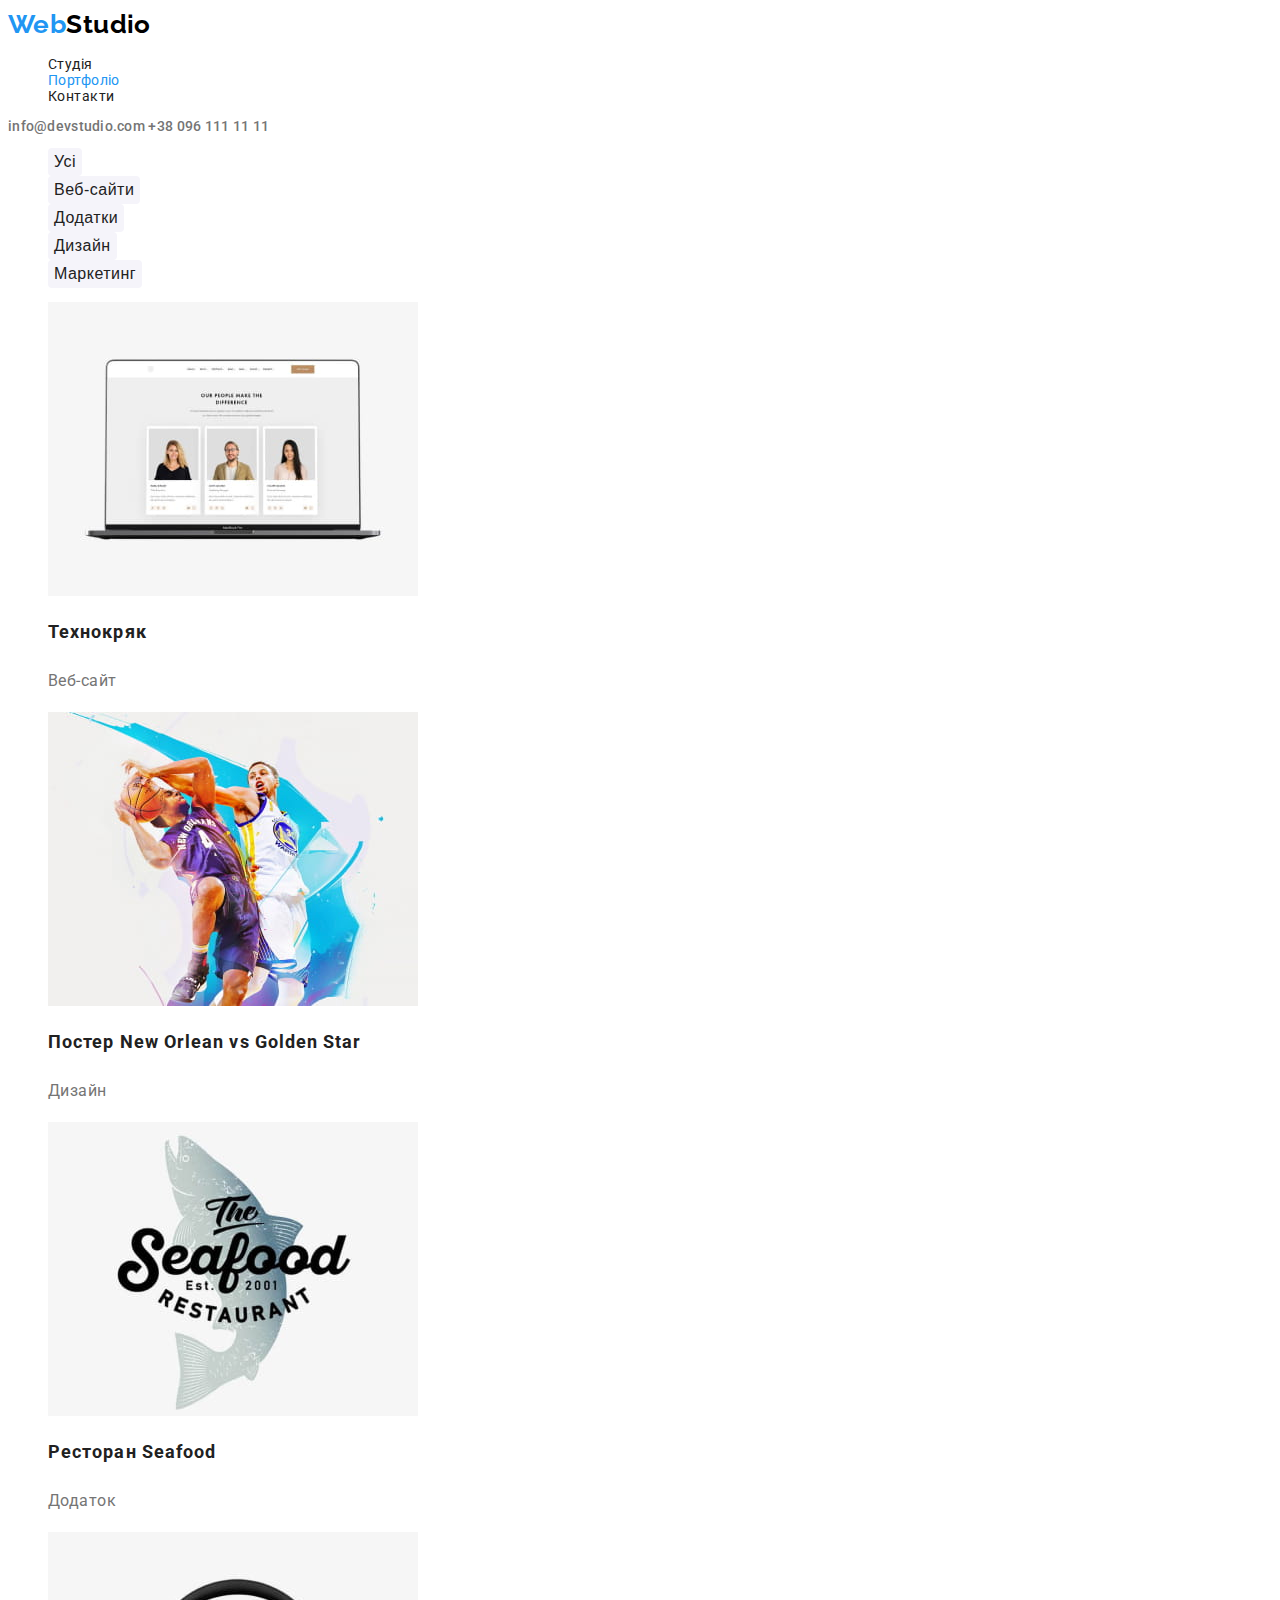
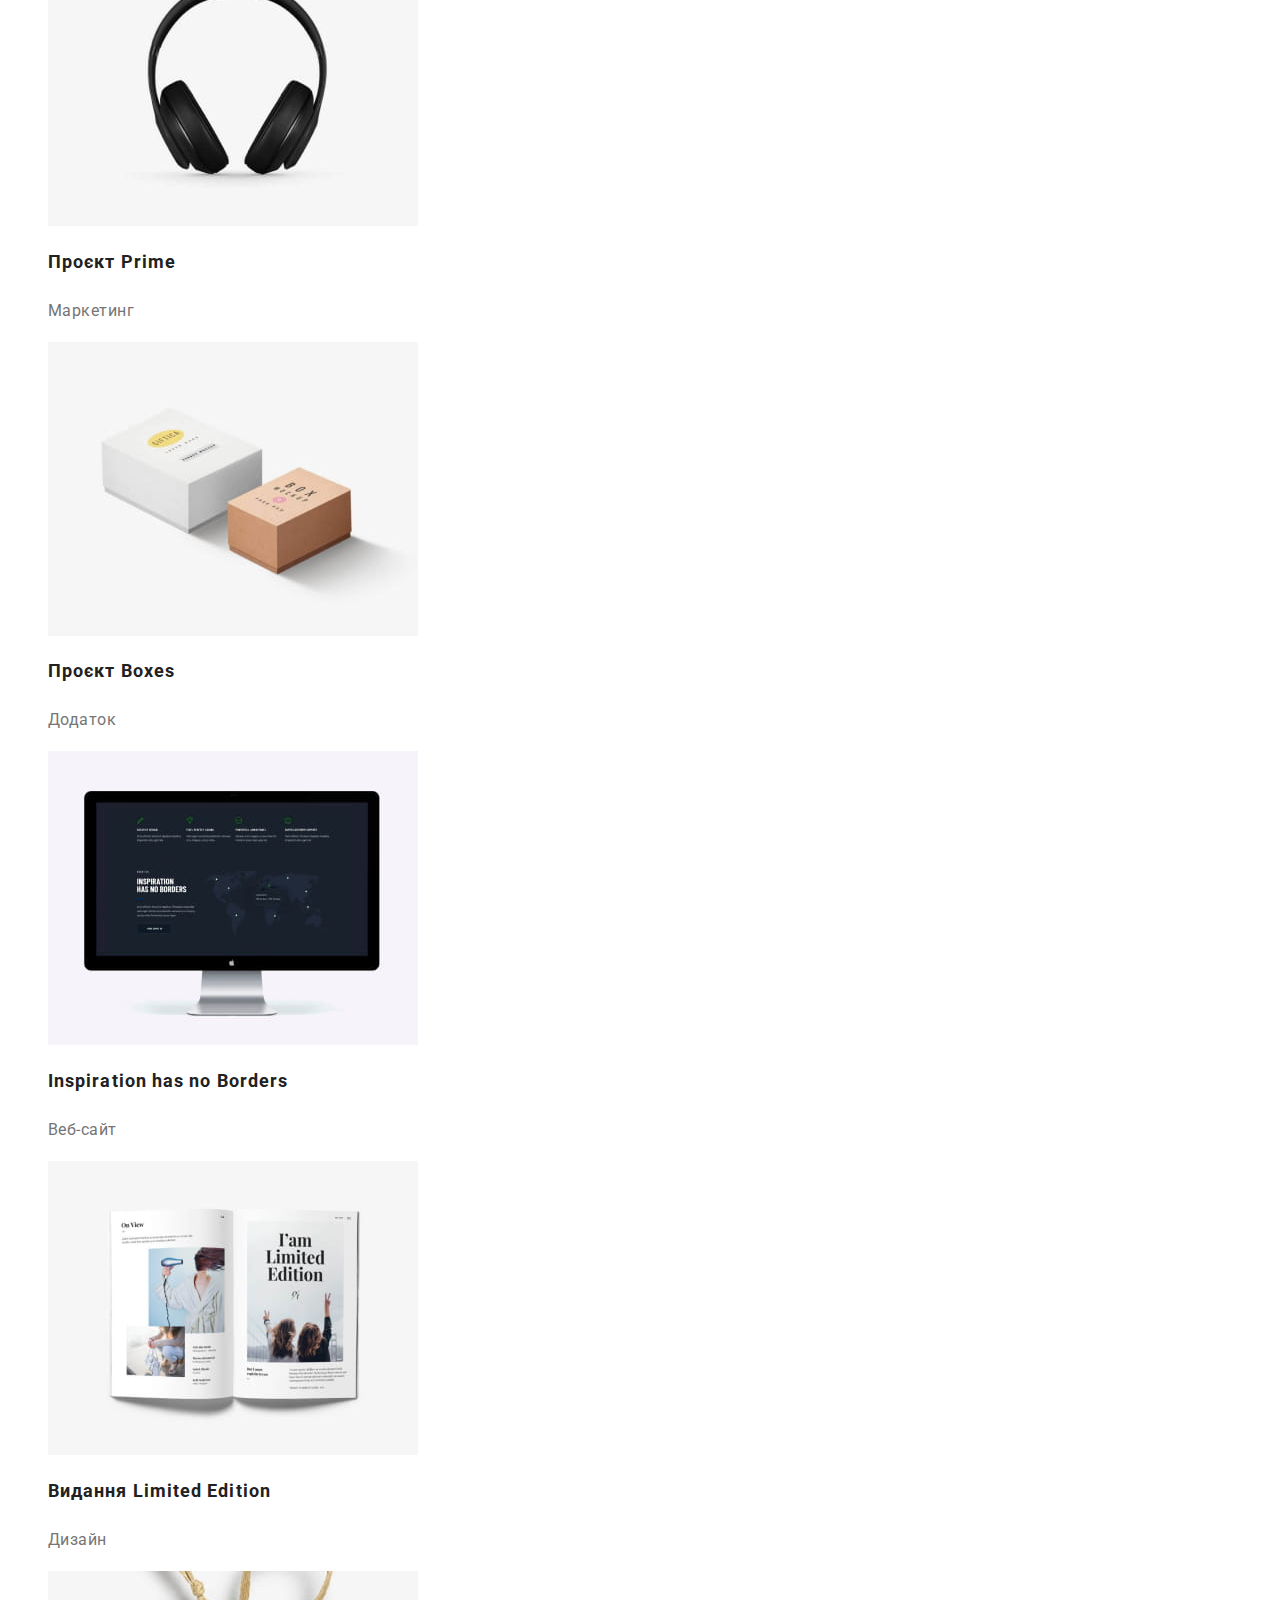
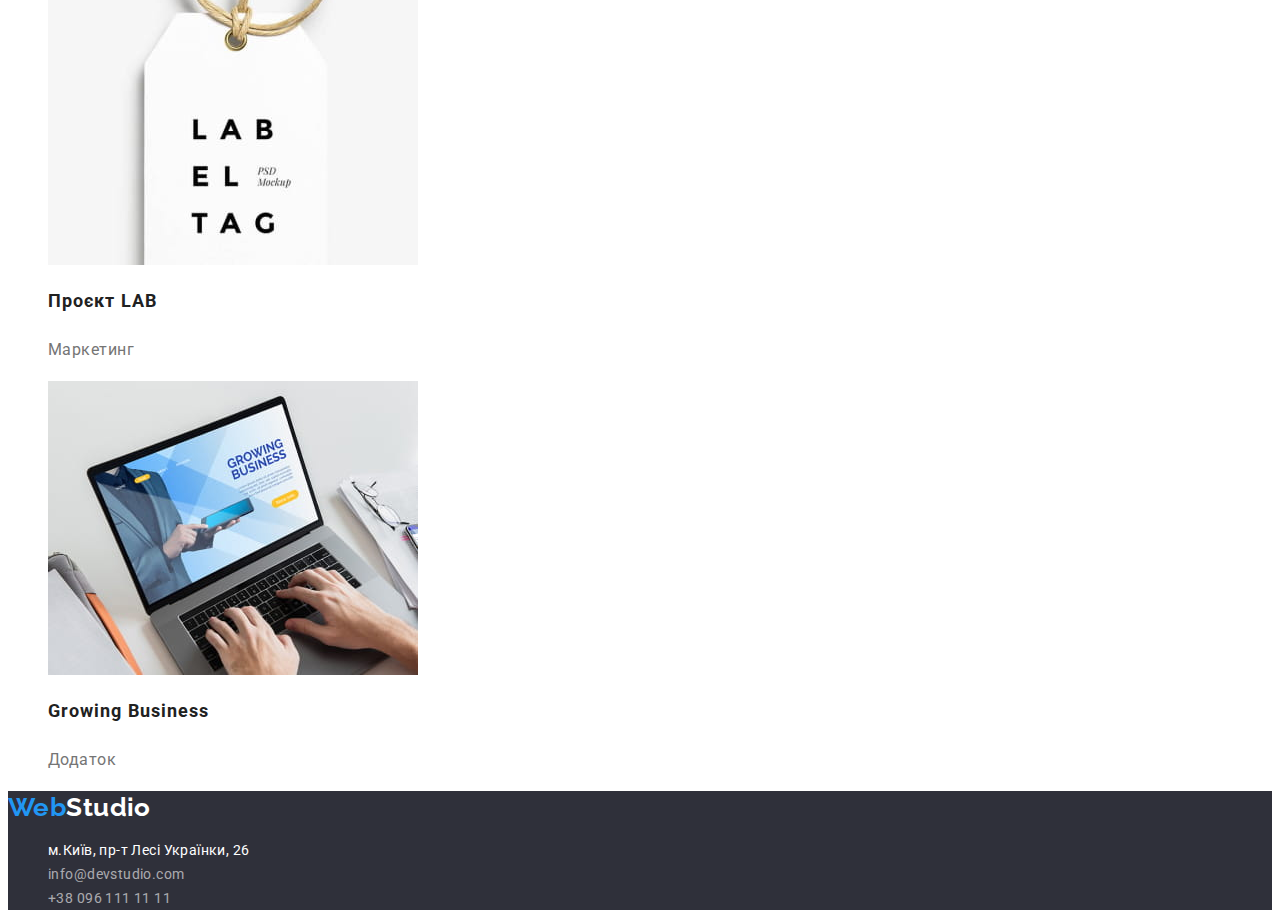
==== portfolio.html @ 526a361c "Initial commit" ====
<!DOCTYPE html>
<html lang="uk">
  <head>
    <meta charset="UTF-8" />
    <meta http-equiv="X-UA-Compatible" content="IE=edge" />
    <meta name="viewport" content="width=device-width, initial-scale=1.0" />
    <title lang="en">WebStudio</title>
    <!--Custom styles-->
    <link rel="stylesheet" href="./css/styles.css" />
    <link
      href="https://fonts.googleapis.com/css2?family=Oleo+Script&family=Raleway:wght@700&family=Roboto:wght@400;500;700;900&display=swap"
      rel="stylesheet"
    />
  </head>
  <body>
    <header>
      <a href="index.html"><span class="logo-blue">Web</span><span class="logo-black">Studio</span></a>
      <nav class="nav">
        <ul class="list">
          <li><a class="nav-link" href="index.html">Студія</a></li>
          <li><a class="nav-link-current" href="portfolio.html">Портфоліо</a></li>
          <li><a class="nav-link" href="index.html">Контакти</a></li>
        </ul>
      </nav>
      <div>
        <a class="contact-link" href="mailto:info@devstudio.com">info@devstudio.com</a>
        <a class="contact-link" href="tel:+380961111111">+38 096 111 11 11</a>
      </div>
    </header>
    <main>
     
      <section>
        <h1 class="visually-hidden">Portfolio</h1>
        <ul class="group-nav">
          <li><button class="btn" type="button">Усі</button></li>
          <li><button class="btn" type="button">Веб-сайти</button></li>
          <li><button class="btn" type="button">Додатки</button></li>
          <li><button class="btn" type="button">Дизайн</button></li>
          <li><button class="btn" type="button">Маркетинг</button></li>
        </ul>
        <ul class="img-list">
          <li>
            <img src="./images/portfolio/portfolio-1.jpg" alt="Website" width="370" height="294" />
            <h2 class="project-name">Технокряк</h2>
            <p class="project-text">Веб-сайт</p>
          </li>
          <li>
            <img
              src="./images/portfolio/portfolio-2.jpg"
              alt="New Orleans vs Golden Star poster"
              width="370"
              height="294"
            />
            <h2 class="project-name">Постер New Orlean vs Golden Star</h2>
            <p class="project-text">Дизайн</p>
          </li>
          <li>
            <img
              src="./images/portfolio/portfolio-3.jpg"
              alt="Seafood restaurant"
              width="370"
              height="294"
            />
            <h2 class="project-name">Ресторан Seafood</h2>
            <p class="project-text">Додаток</p>
          </li>
          <li>
            <img
              src="./images/portfolio/portfolio-4.jpg"
              alt="Project Prime"
              width="370"
              height="294"
            />
            <h2 class="project-name">Проєкт Prime</h2>
            <p class="project-text">Маркетинг</p>
          </li>
          <li>
            <img
              src="./images/portfolio/portfolio-5.jpg"
              alt="Project Boxes"
              width="370"
              height="294"
            />
            <h2 class="project-name">Проєкт Boxes</h2>
            <p class="project-text">Додаток</p>
          </li>
          <li>
            <img
              src="./images/portfolio/portfolio-6.jpg"
              alt="Inspiration has no Borders"
              width="370"
              height="294"
            />
            <h2 class="project-name">Inspiration has no Borders</h2>
            <p class="project-text">Веб-сайт</p>
          </li>
          <li>
            <img
              src="./images/portfolio/portfolio-7.jpg"
              alt="Limited Edition"
              width="370"
              height="294"
            />
            <h2 class="project-name">Видання Limited Edition</h2>
            <p class="project-text">Дизайн</p>
          </li>
          <li>
            <img
              src="./images/portfolio/portfolio-8.jpg"
              alt="Project LAB"
              width="370"
              height="294"
            />
            <h2 class="project-name">Проєкт LAB</h2>
            <p class="project-text">Маркетинг</p>
          </li>
          <li>
            <img
              src="./images/portfolio/portfolio-9.jpg"
              alt="Growing Business"
              width="370"
              height="294"
            />
            <h2 class="project-name">Growing Business</h2>
            <p class="project-text">Додаток</p>
          </li>
        </ul>
      </section>
    </main>
    <footer class="footer">
      <div class="logo-footer">
        <a href="index.html"><span class="logo-blue">Web</span><span class="logo-white">Studio</span></a>
      </div>
      <address class="address">
        <ul class="address list">
          <li class="address-item">
            <a
              class="address-place link"
              href="https://goo.gl/maps/5dyNqoqy7dvXmAK19"
              target="_blank"
              rel="noopener nofollow"
              >м.Київ, пр-т Лесі Українки, 26</a
            >
          </li>
          <li class="address-item">
            <a class="address-contact link" href="mailto:info@devstudio.com">info@devstudio.com</a>
          </li>
          <li class="address-item">
            <a class="address-contact link" href="tel:+380961111111">+38 096 111 11 11</a>
          </li>
        </ul>
      </address>
    </footer>
  </body>
</html>
---- css/styles.css ----
:root {
  --main-text-color: #212121;
  --title-text-color: #757575;
  --accent-color: #2196f3;
  --main-background-color: #ffffff;
  --background-team: #f5f4fa;
  --logo-black: #000000;
  --background-porfolio: #eeeeee;
  --horisontal-line: #ececec;
  --background-footer: #2f303a;
}

body {
  background-color: var(--main-background-color);
  color: var(--main-text-color);
  font-family: 'Roboto', sans-serif, 'Raleway', sans-serif;
  font-size: 14px;
  letter-spacing: 0.03em;
}

.logo-blue, .logo-black, .logo-white {
  color: var(--accent-color);
  text-decoration: none;
  font-style: normal;
  font-weight: 700;
  font-size: 26px;
  /*line-height: 31px;*/
  line-height: 1.3;
  font-family: Raleway;
}
.logo-black {
  color: var(--logo-black);
}

.logo-white {
  color: var(--main-background-color);
  
}

a {
  /*font-weight: 500;
  font-size: 14px;
  line-height: 1.14;*/
  text-decoration: none;
}

.list {
  list-style: none;
}

.nav-link {
  color: var(--main-text-color);
}

.nav-link-current {
  color: var(--accent-color);
}

.nav-link:hover {
  color: var(--accent-color);
}
.contact-link {
  color: var(--title-text-color);
  font-style: normal;
  font-weight: 500;
  font-size: 14px;
  line-height: 16px;
  letter-spacing: 0.02em;
}
.contact-link:hover, 
.contact-link:focus {
  color: var(--accent-color);
}
.cover {
  background-color: #2f303a;
}
.hero-title {
  font-size: 44px;
  font-weight: 900;
  line-height: 1.3;
  text-align: center;
  text-transform: uppercase;
  color: var(--main-background-color);
  letter-spacing: 0.06em;
}
.button {
  font-family: inherit;
  color: var(--main-background-color);
  background-color: var(--accent-color);
  font-weight: 700;
  font-size: 16px;
  line-height: 1.8;
  display: flex;
  align-items: center;
  text-align: center;
  box-shadow: 0px 4px 4px rgba(0, 0, 0, 0.15);
  border-radius: 4px;
  cursor: pointer;
  letter-spacing: 0.06em;
}
.visually-hidden {
  position: absolute;
  width: 1px;
  height: 1px;
  margin: -1px;
  border: 0;
  padding: 0;
  white-space: nowrap;
  clip-path: inset(100%);
  clip: rect(0 0 0 0);
  overflow: hidden;
}

.features-name {
  font-size: 14px;
  line-height: 1.1;
  text-transform: uppercase;
}
.features-text {
  font-size: 14px;
  line-height: 1.7;
  color: var(--title-text-color);
}
.team {
  background-color: var(--background-team);
}
.section-head {
  font-size: 36px;
  line-height: 1.1;
  text-align: center;
}
.img-list {
  list-style-type: none;
}
.name-item {
  font-family: 'Roboto';
  font-style: normal;
  font-weight: 500;
  font-size: 16px;
  line-height: 19px;
  text-align: center;
  letter-spacing: 0.03em;
  top: 1922px;
  color: var(--main-text-color);
}
.skill-item {
  font-family: 'Roboto';
  font-style: normal;
  font-weight: 400;
  font-size: 16px;
  line-height: 19px;
  text-align: center;
  letter-spacing: 0.03em;
  color: var(--title-text-color);
}
.footer {
  color: rgba(255, 255, 255, 0.6);
  background-color: var(--background-footer);
}
.logo-footer {
  font-size: 26px;
  line-height: 1.2;
  text-decoration: none;
}
.address {
  font-style: inherit;
}
.list {
  list-style: none;
}
.address-place:hover {
  color: var(--accent-color);
}
.address-contact:hover {
  color: var(--accent-color);
}
.address-place {
  font-size: 14px;
  line-height: 1.7;
  color: var(--main-background-color);
}
.link {
  text-decoration: none;
}
.address-contact {
  font-size: 14px;
  line-height: 1.7;
  color: rgba(255, 255, 255, 0.6);
}
.group-nav {
  list-style-type: none;
  font-family: inherit;
}
button {
  border: none;
}
.btn {
  color: var(--main-text-color);
  background-color: var(--background-team);
  font-weight: 500;
  font-size: 16px;
  line-height: 26px;
  text-align: center;
  letter-spacing: 0.03em;
  border-radius: 4px;
  
}
.btn:hover {
  color: var(--main-background-color);
  background-color: #2196f3;
}

.project-name {
  font-style: normal;
  font-weight: 700;
  font-size: 18px;
  line-height: 36px;
  letter-spacing: 0.06em;
  color: var(--main-text-color);
}
.project-text {
  font-style: normal;
  font-weight: 400;
  font-size: 16px;
  line-height: 30px;
  letter-spacing: 0.03em;
  color: var(--title-text-color);
}
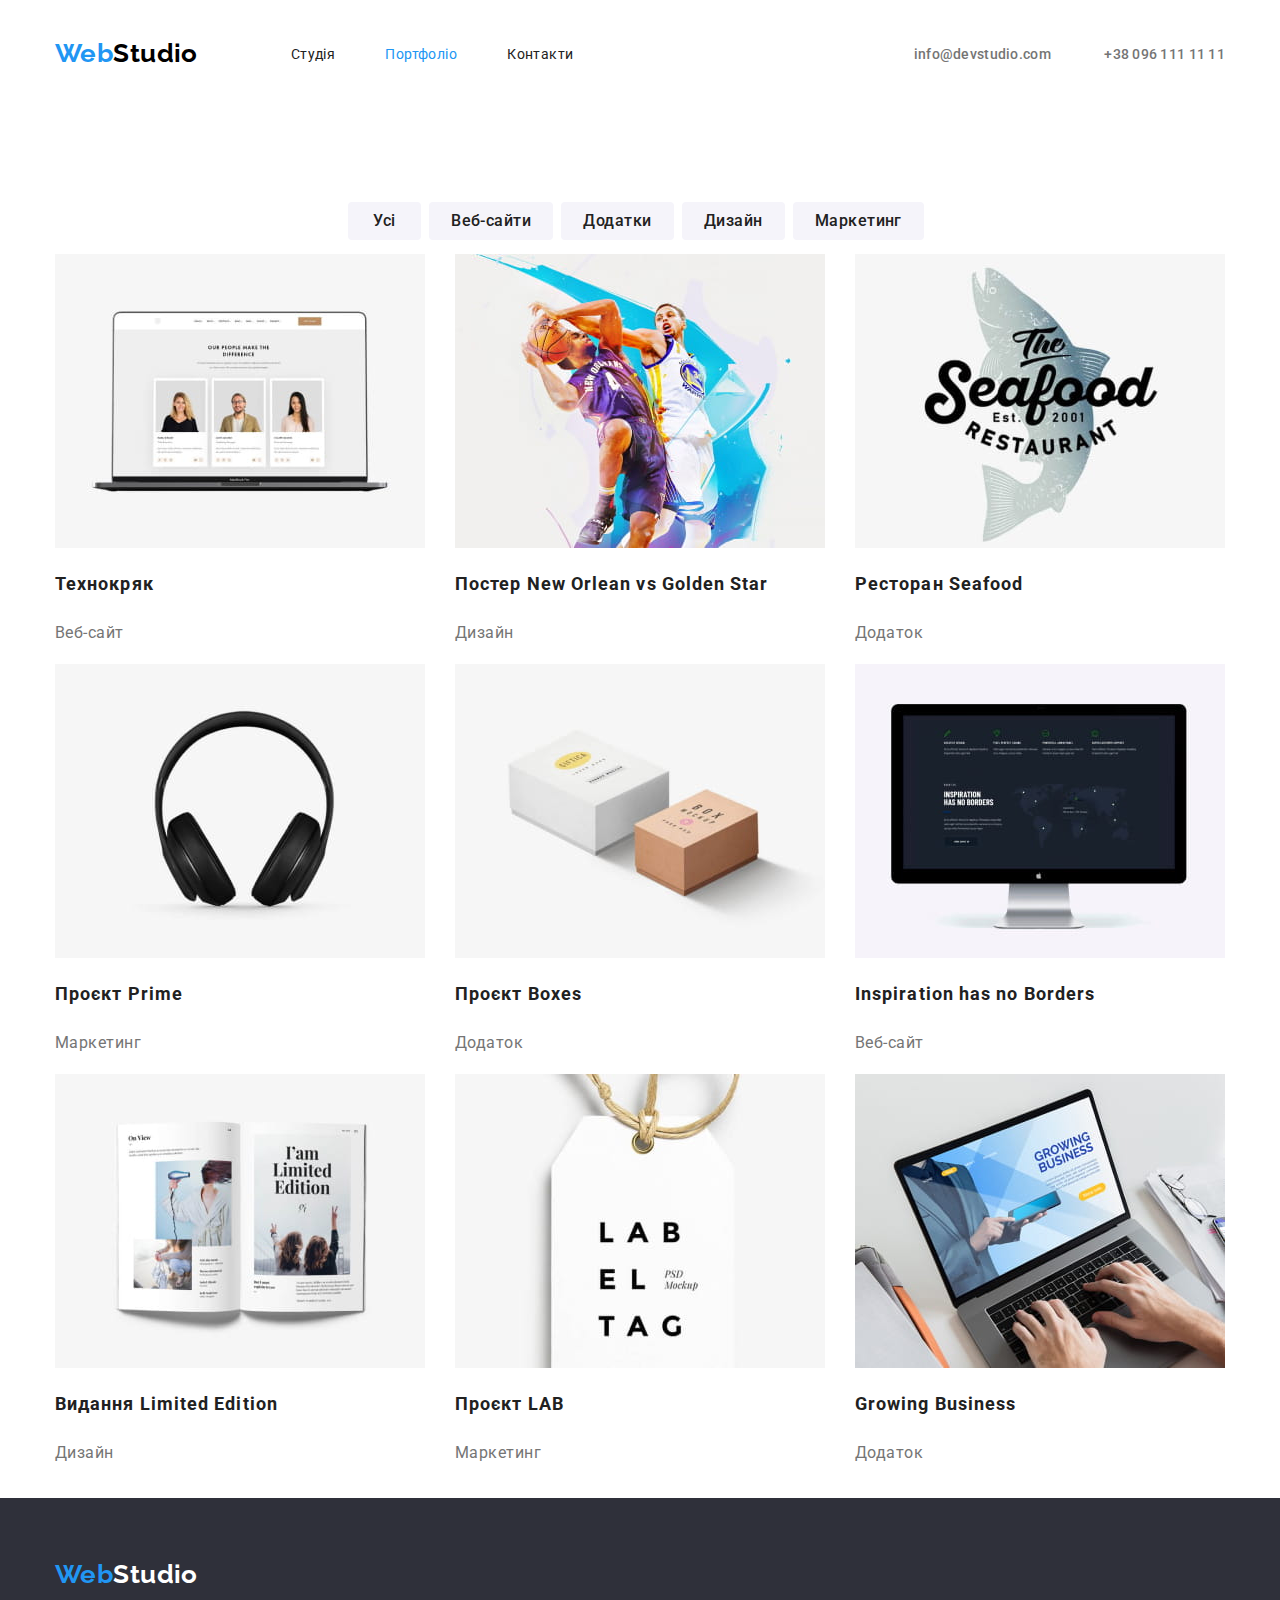
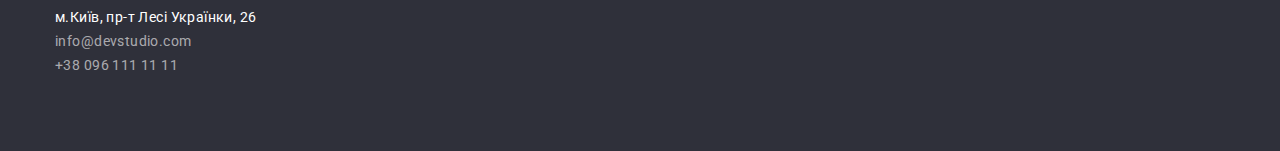
==== commit f9e36d3d: "upd" ====
--- a/portfolio.html
+++ b/portfolio.html
@@ -6,6 +6,10 @@
     <meta name="viewport" content="width=device-width, initial-scale=1.0" />
     <title lang="en">WebStudio</title>
     <!--Custom styles-->
+    <link
+      rel="stylesheet"
+      href="https://cdnjs.cloudflare.com/ajax/libs/modern-normalize/1.1.0/modern-normalize.min.css"
+    />
     <link rel="stylesheet" href="./css/styles.css" />
     <link
       href="https://fonts.googleapis.com/css2?family=Oleo+Script&family=Raleway:wght@700&family=Roboto:wght@400;500;700;900&display=swap"
@@ -14,31 +18,32 @@
   </head>
   <body>
     <header>
-      <a href="index.html"><span class="logo-blue">Web</span><span class="logo-black">Studio</span></a>
-      <nav class="nav">
-        <ul class="list">
-          <li><a class="nav-link" href="index.html">Студія</a></li>
-          <li><a class="nav-link-current" href="portfolio.html">Портфоліо</a></li>
-          <li><a class="nav-link" href="index.html">Контакти</a></li>
+      <nav class="nav container">
+        <a href="index.html"
+          ><span class="logo-blue">Web</span><span class="logo-black">Studio</span></a
+        >
+        <ul class="nav-list">
+          <li class="item"><a class="nav-link" href="index.html">Студія</a></li>
+          <li class="item"><a class="nav-link-current" href="portfolio.html">Портфоліо</a></li>
+          <li class="item"><a class="nav-link" href="index.html">Контакти</a></li>
         </ul>
+        <div class="contant-nav">
+          <a class="contact-link" href="mailto:info@devstudio.com">info@devstudio.com</a>
+          <a class="contact-link" href="tel:+380961111111">+38 096 111 11 11</a>
+        </div>
       </nav>
-      <div>
-        <a class="contact-link" href="mailto:info@devstudio.com">info@devstudio.com</a>
-        <a class="contact-link" href="tel:+380961111111">+38 096 111 11 11</a>
-      </div>
     </header>
     <main>
-     
       <section>
         <h1 class="visually-hidden">Portfolio</h1>
-        <ul class="group-nav">
+        <ul class="group-nav container">
           <li><button class="btn" type="button">Усі</button></li>
           <li><button class="btn" type="button">Веб-сайти</button></li>
           <li><button class="btn" type="button">Додатки</button></li>
           <li><button class="btn" type="button">Дизайн</button></li>
           <li><button class="btn" type="button">Маркетинг</button></li>
         </ul>
-        <ul class="img-list">
+        <ul class="img-portfolio container">
           <li>
             <img src="./images/portfolio/portfolio-1.jpg" alt="Website" width="370" height="294" />
             <h2 class="project-name">Технокряк</h2>
@@ -128,11 +133,13 @@
       </section>
     </main>
     <footer class="footer">
-      <div class="logo-footer">
-        <a href="index.html"><span class="logo-blue">Web</span><span class="logo-white">Studio</span></a>
+      <div class="logo-footer container">
+        <a href="index.html"
+          ><span class="logo-blue">Web</span><span class="logo-white">Studio</span></a
+        >
       </div>
       <address class="address">
-        <ul class="address list">
+        <ul class="address-list container">
           <li class="address-item">
             <a
               class="address-place link"
--- a/css/styles.css
+++ b/css/styles.css
@@ -18,7 +18,21 @@
   letter-spacing: 0.03em;
 }
 
-.logo-blue, .logo-black, .logo-white {
+.page-header {
+  background-color: var(--main-background-color);
+}
+
+.nav {
+  display: flex;
+  align-items: center;
+  margin-left: auto;
+  margin-right: auto;
+  width: 1230px;
+}
+
+.logo-blue,
+.logo-black,
+.logo-white {
   color: var(--accent-color);
   text-decoration: none;
   font-style: normal;
@@ -29,12 +43,12 @@
   font-family: Raleway;
 }
 .logo-black {
+  margin-right: 93px;
   color: var(--logo-black);
 }
 
 .logo-white {
   color: var(--main-background-color);
-  
 }
 
 a {
@@ -43,11 +57,32 @@
   line-height: 1.14;*/
   text-decoration: none;
 }
-
+.nav-list {
+  list-style: none;
+  display: flex;
+  padding-left: 0;
+}
 .list {
-  list-style: none;
-}
-
+  display: flex;
+  margin-top: 94px;
+  margin-left: auto;
+  margin-right: auto;
+  width: 1230px;
+  list-style: none;
+  padding-left: 0;
+  padding-right: 30px;
+}
+.list:last-child {
+  padding-right: 0;
+}
+
+.item {
+  margin-right: 50px;
+}
+
+.item:last-child {
+  margin-right: 0;
+}
 .nav-link {
   color: var(--main-text-color);
 }
@@ -59,6 +94,25 @@
 .nav-link:hover {
   color: var(--accent-color);
 }
+
+.nav-link-current,
+.nav-link {
+  display: block;
+  padding-top: 32px;
+  padding-bottom: 32px;
+}
+.contant-nav {
+  margin-left: auto;
+}
+
+.contant-nav .contact-link {
+  margin-right: 50px;
+}
+
+.contact-link:last-child {
+  margin-right: 0;
+}
+
 .contact-link {
   color: var(--title-text-color);
   font-style: normal;
@@ -67,21 +121,33 @@
   line-height: 16px;
   letter-spacing: 0.02em;
 }
-.contact-link:hover, 
+.contact-link:hover,
 .contact-link:focus {
   color: var(--accent-color);
 }
 .cover {
   background-color: #2f303a;
+  text-align: center;
 }
 .hero-title {
+  margin: 0;
   font-size: 44px;
   font-weight: 900;
   line-height: 1.3;
-  text-align: center;
   text-transform: uppercase;
   color: var(--main-background-color);
   letter-spacing: 0.06em;
+  margin-bottom: 30px;
+  padding-top: 200px;
+  font-family: 'Roboto';
+  font-style: normal;
+  line-height: 60px;
+
+  text-align: center;
+  letter-spacing: 0.06em;
+  text-transform: uppercase;
+
+  color: #ffffff;
 }
 .button {
   font-family: inherit;
@@ -90,13 +156,18 @@
   font-weight: 700;
   font-size: 16px;
   line-height: 1.8;
-  display: flex;
-  align-items: center;
-  text-align: center;
+  /*display: flex;
+  align-items: center;
+  text-align: center;*/
   box-shadow: 0px 4px 4px rgba(0, 0, 0, 0.15);
   border-radius: 4px;
   cursor: pointer;
   letter-spacing: 0.06em;
+  margin-bottom: 200px;
+  width: 216px;
+  height: 50px;
+  left: 692px;
+  top: 430px;
 }
 .visually-hidden {
   position: absolute;
@@ -131,6 +202,28 @@
 }
 .img-list {
   list-style-type: none;
+  display: flex;
+  align-items: center;
+  margin-left: auto;
+  margin-right: auto;
+  width: 1230px;
+  padding-left: 0px;
+  padding-right: 0px;
+}
+.img-list li {
+  margin-right: 30px;
+}
+.img-list li:last-child {
+  margin-right: 0px;
+}
+.address {
+  padding-bottom: 60px;
+}
+.address-list .address-item {
+  text-decoration: none;
+}
+.address-list {
+  list-style: none;
 }
 .name-item {
   font-family: 'Roboto';
@@ -161,6 +254,7 @@
   font-size: 26px;
   line-height: 1.2;
   text-decoration: none;
+  padding-top: 60px;
 }
 .address {
   font-style: inherit;
@@ -188,6 +282,12 @@
   color: rgba(255, 255, 255, 0.6);
 }
 .group-nav {
+  display: flex;
+  align-items: center;
+
+  justify-content: center;
+  margin-top: 94px;
+
   list-style-type: none;
   font-family: inherit;
 }
@@ -195,6 +295,7 @@
   border: none;
 }
 .btn {
+  margin-right: 8px;
   color: var(--main-text-color);
   background-color: var(--background-team);
   font-weight: 500;
@@ -203,7 +304,8 @@
   text-align: center;
   letter-spacing: 0.03em;
   border-radius: 4px;
-  
+  padding: 6px 22px;
+  min-width: 73px;
 }
 .btn:hover {
   color: var(--main-background-color);
@@ -226,3 +328,26 @@
   letter-spacing: 0.03em;
   color: var(--title-text-color);
 }
+.img-portfolio {
+  list-style: none;
+  display: flex;
+  flex-wrap: wrap;
+  align-items: center;
+  margin-left: auto;
+  margin-right: auto;
+  width: 1230px;
+}
+.img-portfolio li {
+  padding-right: 30px;
+}
+.img-portfolio li:nth-last-child(3n + 1) {
+  padding-right: 0px;
+}
+.container {
+  width: 1200px;
+  padding-left: 15px;
+  padding-right: 15px;
+
+  margin-left: auto;
+  margin-right: auto;
+}
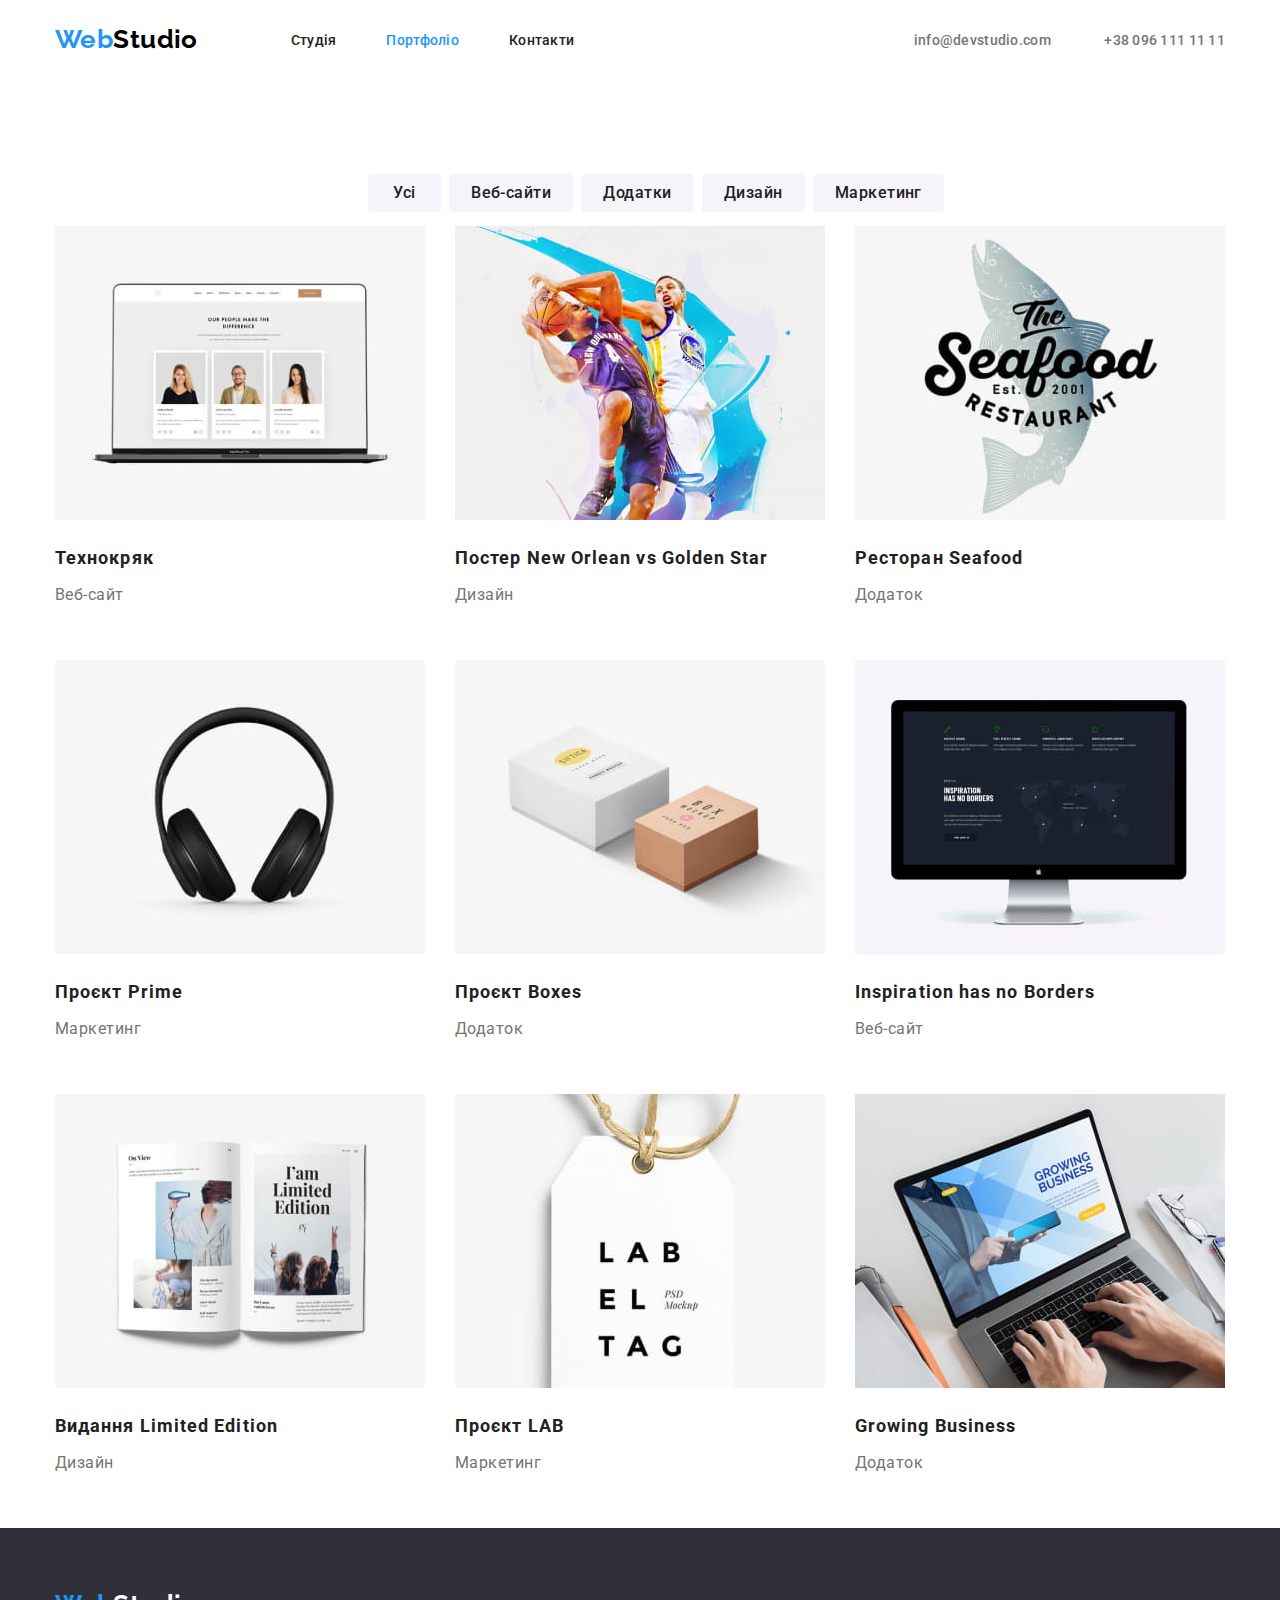
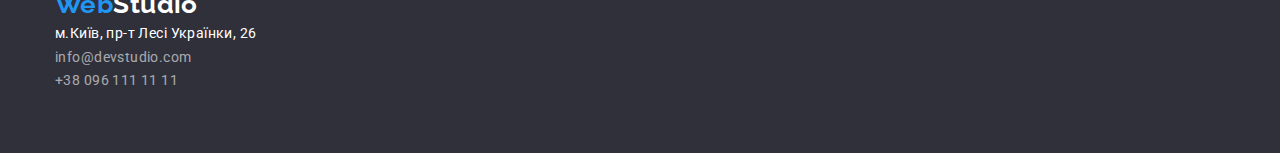
==== commit 02cd99d2: "upd" ====
--- a/portfolio.html
+++ b/portfolio.html
@@ -17,33 +17,35 @@
     />
   </head>
   <body>
-    <header>
-      <nav class="nav container">
-        <a href="index.html"
-          ><span class="logo-blue">Web</span><span class="logo-black">Studio</span></a
-        >
-        <ul class="nav-list">
-          <li class="item"><a class="nav-link" href="index.html">Студія</a></li>
-          <li class="item"><a class="nav-link-current" href="portfolio.html">Портфоліо</a></li>
-          <li class="item"><a class="nav-link" href="index.html">Контакти</a></li>
-        </ul>
+    <header class="page-header">
+      <div class="container">
+        <div class="nav">
+        <nav  class="nav">
+          <a class="logo-blue" href="index.html">Web<span class="logo-black">Studio</span></a>
+          <ul class="nav-list">
+            <li class="item"><a class="nav-link" href="index.html">Студія</a></li>
+            <li class="item"><a class="nav-link-current" href="portfolio.html">Портфоліо</a></li>
+            <li class="item"><a class="nav-link" href="index.html">Контакти</a></li>
+          </ul>
+        </nav>
         <div class="contant-nav">
           <a class="contact-link" href="mailto:info@devstudio.com">info@devstudio.com</a>
           <a class="contact-link" href="tel:+380961111111">+38 096 111 11 11</a>
         </div>
-      </nav>
+      </div>
+    </div>
     </header>
     <main>
-      <section>
+      <section class="container">
         <h1 class="visually-hidden">Portfolio</h1>
-        <ul class="group-nav container">
+        <ul class="group-nav">
           <li><button class="btn" type="button">Усі</button></li>
           <li><button class="btn" type="button">Веб-сайти</button></li>
           <li><button class="btn" type="button">Додатки</button></li>
           <li><button class="btn" type="button">Дизайн</button></li>
           <li><button class="btn" type="button">Маркетинг</button></li>
         </ul>
-        <ul class="img-portfolio container">
+        <ul class="img-portfolio">
           <li>
             <img src="./images/portfolio/portfolio-1.jpg" alt="Website" width="370" height="294" />
             <h2 class="project-name">Технокряк</h2>
@@ -134,15 +136,15 @@
     </main>
     <footer class="footer">
       <div class="logo-footer container">
-        <a href="index.html"
-          ><span class="logo-blue">Web</span><span class="logo-white">Studio</span></a
+        <a href="index.html" class="logo-blue"
+          >Web<span class="logo-white">Studio</span></a
         >
       </div>
       <address class="address">
         <ul class="address-list container">
           <li class="address-item">
             <a
-              class="address-place link"
+              class="address-place"
               href="https://goo.gl/maps/5dyNqoqy7dvXmAK19"
               target="_blank"
               rel="noopener nofollow"
@@ -150,10 +152,10 @@
             >
           </li>
           <li class="address-item">
-            <a class="address-contact link" href="mailto:info@devstudio.com">info@devstudio.com</a>
+            <a class="address-contact" href="mailto:info@devstudio.com">info@devstudio.com</a>
           </li>
           <li class="address-item">
-            <a class="address-contact link" href="tel:+380961111111">+38 096 111 11 11</a>
+            <a class="address-contact" href="tel:+380961111111">+38 096 111 11 11</a>
           </li>
         </ul>
       </address>
--- a/css/styles.css
+++ b/css/styles.css
@@ -18,21 +18,70 @@
   letter-spacing: 0.03em;
 }
 
+h1,
+h2,
+h3,
+h4,
+h5,
+h6,
+p {
+  margin: 0;
+}
+
+img {
+  display: block;
+}
+
+address {
+  font-style: normal;
+}
+button {
+  display: block;
+  cursor: pointer;
+  border: none;
+  border-radius: 4px;
+}
+.section {
+  padding-top: 94px;
+  padding-bottom: 94px;
+}
+.container {
+  width: 1200px;
+  margin: 0 auto;
+  padding: 0 15px;
+}
+.list {
+  list-style: none;
+  padding-left: 0;
+  margin: 0;
+}
+.link {
+  text-decoration: none;
+}
 .page-header {
-  background-color: var(--main-background-color);
+  /*   background-color: var(--main-background-color); */
+  display: flex;
+  align-items: center;
+ 
+  height: 80px;
 }
 
 .nav {
   display: flex;
   align-items: center;
-  margin-left: auto;
-  margin-right: auto;
-  width: 1230px;
-}
+ /*  margin-left: auto;
+  margin-right: auto; */
+  /*  width: 1230px; */
+} 
 
 .logo-blue,
 .logo-black,
 .logo-white {
+  list-style: none;
+  display: flex;
+  padding-left: 0;
+  margin-left: 0;
+  margin: 0;
   color: var(--accent-color);
   text-decoration: none;
   font-style: normal;
@@ -43,7 +92,7 @@
   font-family: Raleway;
 }
 .logo-black {
-  margin-right: 93px;
+ /*  margin-right: 93px; */
   color: var(--logo-black);
 }
 
@@ -61,16 +110,20 @@
   list-style: none;
   display: flex;
   padding-left: 0;
+  margin: 0;
+  margin-left: 93px;
 }
 .list {
   display: flex;
-  margin-top: 94px;
+  gap: 30px;
+  /* margin-top: 94px;
   margin-left: auto;
-  margin-right: auto;
-  width: 1230px;
+  margin-right: auto; */
+  /* width: 1230px; */
   list-style: none;
   padding-left: 0;
-  padding-right: 30px;
+ /*  padding-right: 30px; */
+ margin: 0;
 }
 .list:last-child {
   padding-right: 0;
@@ -100,8 +153,15 @@
   display: block;
   padding-top: 32px;
   padding-bottom: 32px;
+  font-family: 'Roboto';
+  font-style: normal;
+  font-weight: 500;
+  font-size: 14px;
+  line-height: 16px;
+  letter-spacing: 0.02em;
 }
 .contant-nav {
+  
   margin-left: auto;
 }
 
@@ -128,9 +188,12 @@
 .cover {
   background-color: #2f303a;
   text-align: center;
+  padding: 200px 0;
+ 
+
 }
 .hero-title {
-  margin: 0;
+  margin: 0 auto;
   font-size: 44px;
   font-weight: 900;
   line-height: 1.3;
@@ -138,9 +201,9 @@
   color: var(--main-background-color);
   letter-spacing: 0.06em;
   margin-bottom: 30px;
-  padding-top: 200px;
-  font-family: 'Roboto';
-  font-style: normal;
+ /*  padding-top: 200px; */
+  /* font-family: 'Roboto'; */
+  /* font-style: normal; */
   line-height: 60px;
 
   text-align: center;
@@ -148,6 +211,7 @@
   text-transform: uppercase;
 
   color: #ffffff;
+  width: 696px;
 }
 .button {
   font-family: inherit;
@@ -155,19 +219,19 @@
   background-color: var(--accent-color);
   font-weight: 700;
   font-size: 16px;
-  line-height: 1.8;
-  /*display: flex;
-  align-items: center;
-  text-align: center;*/
+  line-height: 1.88;
   box-shadow: 0px 4px 4px rgba(0, 0, 0, 0.15);
   border-radius: 4px;
   cursor: pointer;
   letter-spacing: 0.06em;
-  margin-bottom: 200px;
-  width: 216px;
-  height: 50px;
-  left: 692px;
-  top: 430px;
+   min-width: 216px;
+
+  margin: 0 auto;
+  /* margin-bottom: 200px;  */
+  padding: 10px 32px;
+}
+.work{
+  padding: 94px 0 ;
 }
 .visually-hidden {
   position: absolute;
@@ -180,6 +244,8 @@
   clip-path: inset(100%);
   clip: rect(0 0 0 0);
   overflow: hidden;
+  margin: 0;
+  padding: 0;
 }
 
 .features-name {
@@ -188,17 +254,24 @@
   text-transform: uppercase;
 }
 .features-text {
-  font-size: 14px;
+  /* margin-right: 30px;
+  font-size: 14px; */
   line-height: 1.7;
   color: var(--title-text-color);
 }
+.section-we-doing{
+  padding-bottom: 94px;
+}
 .team {
   background-color: var(--background-team);
+  padding-top: 94px;
+  padding-bottom: 94px;
 }
 .section-head {
   font-size: 36px;
   line-height: 1.1;
   text-align: center;
+  margin-bottom: 50px;
 }
 .img-list {
   list-style-type: none;
@@ -206,7 +279,8 @@
   align-items: center;
   margin-left: auto;
   margin-right: auto;
-  width: 1230px;
+  margin: 0;
+  /* width: 1230px; */
   padding-left: 0px;
   padding-right: 0px;
 }
@@ -215,6 +289,12 @@
 }
 .img-list li:last-child {
   margin-right: 0px;
+}
+.name-skill-item{
+  padding-top: 30px;
+  padding-bottom: 30px;
+ /*  margin-top: 30px;
+  margin-bottom: 30px; */
 }
 .address {
   padding-bottom: 60px;
@@ -235,11 +315,12 @@
   letter-spacing: 0.03em;
   top: 1922px;
   color: var(--main-text-color);
+  margin-bottom: 10px;
 }
 .skill-item {
-  font-family: 'Roboto';
-  font-style: normal;
-  font-weight: 400;
+ /*  font-family: 'Roboto';
+  font-style: normal;
+  font-weight: 400; */
   font-size: 16px;
   line-height: 19px;
   text-align: center;
@@ -319,6 +400,7 @@
   line-height: 36px;
   letter-spacing: 0.06em;
   color: var(--main-text-color);
+  padding-top: 20px;
 }
 .project-text {
   font-style: normal;
@@ -327,6 +409,8 @@
   line-height: 30px;
   letter-spacing: 0.03em;
   color: var(--title-text-color);
+  padding-top: 4px;
+  padding-bottom: 50px;
 }
 .img-portfolio {
   list-style: none;
@@ -335,15 +419,18 @@
   align-items: center;
   margin-left: auto;
   margin-right: auto;
-  width: 1230px;
+  margin: 0;
+  padding: 0;
+  /* width: 1230px; */
 }
 .img-portfolio li {
   padding-right: 30px;
+
 }
 .img-portfolio li:nth-last-child(3n + 1) {
   padding-right: 0px;
 }
-.container {
+ .container {
   width: 1200px;
   padding-left: 15px;
   padding-right: 15px;
@@ -351,3 +438,4 @@
   margin-left: auto;
   margin-right: auto;
 }
+
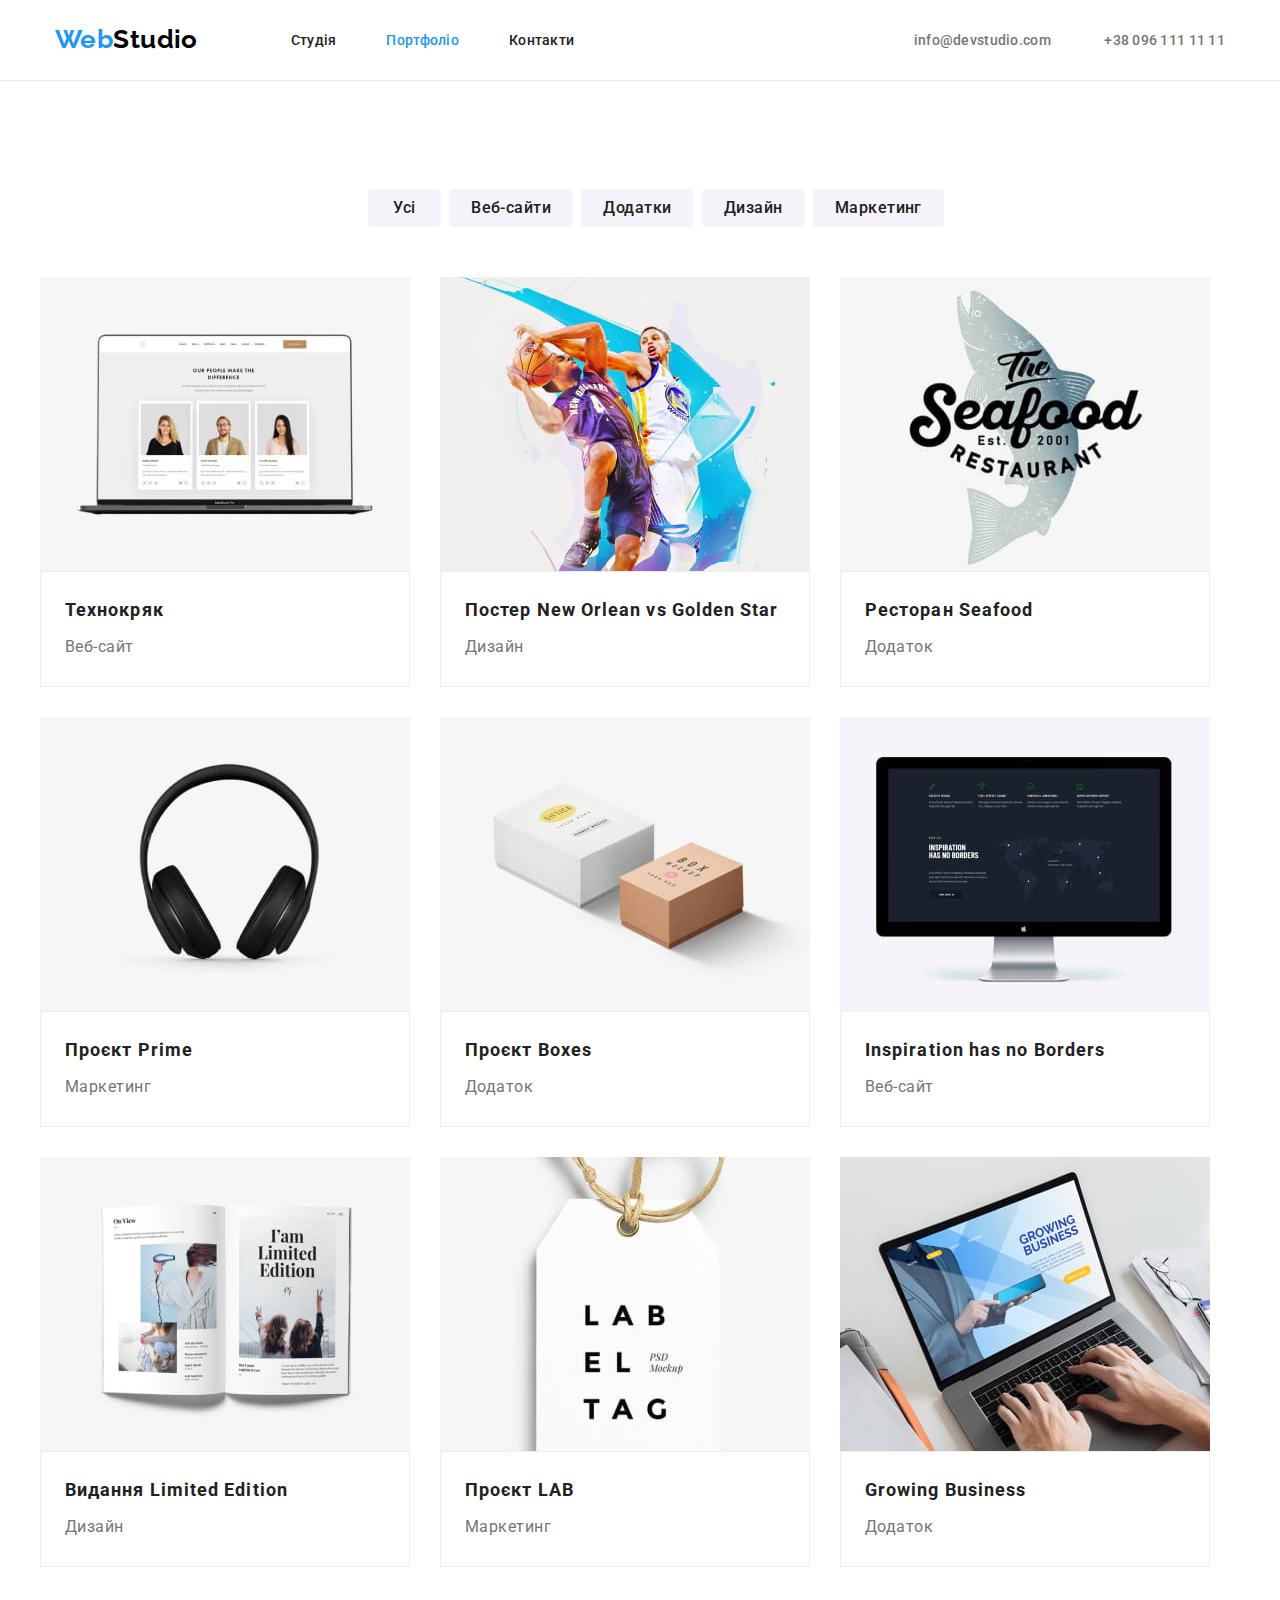
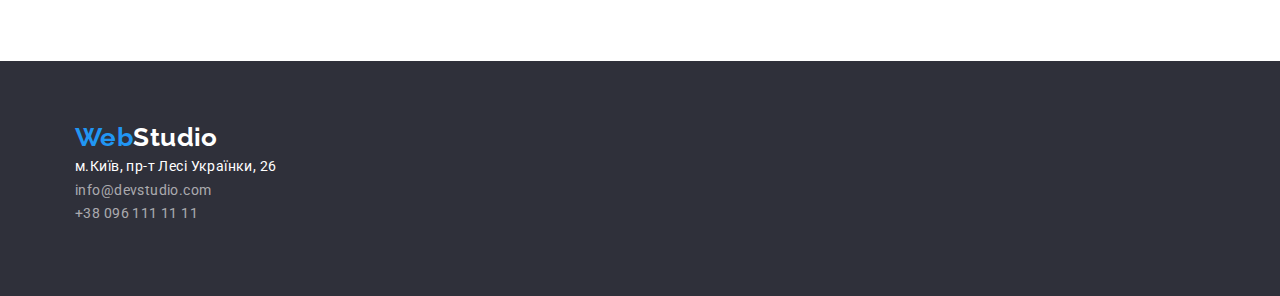
==== commit 8ba34a59: "update0930" ====
--- a/portfolio.html
+++ b/portfolio.html
@@ -32,11 +32,13 @@
           <a class="contact-link" href="mailto:info@devstudio.com">info@devstudio.com</a>
           <a class="contact-link" href="tel:+380961111111">+38 096 111 11 11</a>
         </div>
+     
       </div>
+      
     </div>
     </header>
     <main>
-      <section class="container">
+      <section class="container main-section">
         <h1 class="visually-hidden">Portfolio</h1>
         <ul class="group-nav">
           <li><button class="btn" type="button">Усі</button></li>
@@ -48,8 +50,10 @@
         <ul class="img-portfolio">
           <li>
             <img src="./images/portfolio/portfolio-1.jpg" alt="Website" width="370" height="294" />
+           <div class="project-name-text"> 
             <h2 class="project-name">Технокряк</h2>
             <p class="project-text">Веб-сайт</p>
+          </div>
           </li>
           <li>
             <img
@@ -58,8 +62,10 @@
               width="370"
               height="294"
             />
+            <div class="project-name-text">
             <h2 class="project-name">Постер New Orlean vs Golden Star</h2>
             <p class="project-text">Дизайн</p>
+          </div> 
           </li>
           <li>
             <img
@@ -68,8 +74,10 @@
               width="370"
               height="294"
             />
+            <div class="project-name-text">
             <h2 class="project-name">Ресторан Seafood</h2>
             <p class="project-text">Додаток</p>
+          </div> 
           </li>
           <li>
             <img
@@ -78,8 +86,10 @@
               width="370"
               height="294"
             />
+            <div class="project-name-text"> 
             <h2 class="project-name">Проєкт Prime</h2>
             <p class="project-text">Маркетинг</p>
+          </div>
           </li>
           <li>
             <img
@@ -88,9 +98,11 @@
               width="370"
               height="294"
             />
+            <div class="project-name-text">
             <h2 class="project-name">Проєкт Boxes</h2>
             <p class="project-text">Додаток</p>
           </li>
+        </div> 
           <li>
             <img
               src="./images/portfolio/portfolio-6.jpg"
@@ -98,8 +110,10 @@
               width="370"
               height="294"
             />
+            <div class="project-name-text"> 
             <h2 class="project-name">Inspiration has no Borders</h2>
             <p class="project-text">Веб-сайт</p>
+          </div>
           </li>
           <li>
             <img
@@ -108,8 +122,10 @@
               width="370"
               height="294"
             />
+            <div class="project-name-text">
             <h2 class="project-name">Видання Limited Edition</h2>
             <p class="project-text">Дизайн</p>
+          </div> 
           </li>
           <li>
             <img
@@ -118,8 +134,10 @@
               width="370"
               height="294"
             />
+            <div class="project-name-text"> 
             <h2 class="project-name">Проєкт LAB</h2>
             <p class="project-text">Маркетинг</p>
+          </div> 
           </li>
           <li>
             <img
@@ -128,8 +146,10 @@
               width="370"
               height="294"
             />
+            <div class="project-name-text">
             <h2 class="project-name">Growing Business</h2>
             <p class="project-text">Додаток</p>
+          </div> 
           </li>
         </ul>
       </section>
--- a/css/styles.css
+++ b/css/styles.css
@@ -33,7 +33,6 @@
 }
 
 address {
-  font-style: normal;
 }
 button {
   display: block;
@@ -59,26 +58,20 @@
   text-decoration: none;
 }
 .page-header {
-  /*   background-color: var(--main-background-color); */
+  color: var(--white-color-text);
+  border-bottom: 1px solid var(--horisontal-line);
+}
+
+.nav {
   display: flex;
   align-items: center;
- 
-  height: 80px;
-}
-
-.nav {
-  display: flex;
-  align-items: center;
- /*  margin-left: auto;
-  margin-right: auto; */
-  /*  width: 1230px; */
-} 
+}
 
 .logo-blue,
 .logo-black,
 .logo-white {
   list-style: none;
-  display: flex;
+
   padding-left: 0;
   margin-left: 0;
   margin: 0;
@@ -87,12 +80,11 @@
   font-style: normal;
   font-weight: 700;
   font-size: 26px;
-  /*line-height: 31px;*/
+
   line-height: 1.3;
   font-family: Raleway;
 }
 .logo-black {
- /*  margin-right: 93px; */
   color: var(--logo-black);
 }
 
@@ -101,9 +93,6 @@
 }
 
 a {
-  /*font-weight: 500;
-  font-size: 14px;
-  line-height: 1.14;*/
   text-decoration: none;
 }
 .nav-list {
@@ -113,19 +102,16 @@
   margin: 0;
   margin-left: 93px;
 }
-.list {
+.list-features {
   display: flex;
   gap: 30px;
-  /* margin-top: 94px;
-  margin-left: auto;
-  margin-right: auto; */
-  /* width: 1230px; */
+
   list-style: none;
   padding-left: 0;
- /*  padding-right: 30px; */
- margin: 0;
-}
-.list:last-child {
+
+  margin: 0;
+}
+.list-features:last-child {
   padding-right: 0;
 }
 
@@ -161,7 +147,6 @@
   letter-spacing: 0.02em;
 }
 .contant-nav {
-  
   margin-left: auto;
 }
 
@@ -189,8 +174,6 @@
   background-color: #2f303a;
   text-align: center;
   padding: 200px 0;
- 
-
 }
 .hero-title {
   margin: 0 auto;
@@ -201,9 +184,7 @@
   color: var(--main-background-color);
   letter-spacing: 0.06em;
   margin-bottom: 30px;
- /*  padding-top: 200px; */
-  /* font-family: 'Roboto'; */
-  /* font-style: normal; */
+
   line-height: 60px;
 
   text-align: center;
@@ -224,14 +205,14 @@
   border-radius: 4px;
   cursor: pointer;
   letter-spacing: 0.06em;
-   min-width: 216px;
+  min-width: 216px;
 
   margin: 0 auto;
-  /* margin-bottom: 200px;  */
+
   padding: 10px 32px;
 }
-.work{
-  padding: 94px 0 ;
+.work {
+  padding: 94px 0;
 }
 .visually-hidden {
   position: absolute;
@@ -254,12 +235,11 @@
   text-transform: uppercase;
 }
 .features-text {
-  /* margin-right: 30px;
-  font-size: 14px; */
+  margin-top: 10px;
   line-height: 1.7;
   color: var(--title-text-color);
 }
-.section-we-doing{
+.section-we-doing {
   padding-bottom: 94px;
 }
 .team {
@@ -280,30 +260,36 @@
   margin-left: auto;
   margin-right: auto;
   margin: 0;
-  /* width: 1230px; */
+
   padding-left: 0px;
   padding-right: 0px;
 }
 .img-list li {
   margin-right: 30px;
+  background: #ffffff;
+
+  box-shadow: 0px 1px 3px rgba(0, 0, 0, 0.12), 0px 1px 1px rgba(0, 0, 0, 0.14),
+    0px 2px 1px rgba(0, 0, 0, 0.2);
+  border-radius: 0px 0px 4px 4px;
 }
 .img-list li:last-child {
   margin-right: 0px;
 }
-.name-skill-item{
+.name-skill-item {
   padding-top: 30px;
   padding-bottom: 30px;
- /*  margin-top: 30px;
-  margin-bottom: 30px; */
 }
 .address {
-  padding-bottom: 60px;
 }
 .address-list .address-item {
   text-decoration: none;
 }
 .address-list {
   list-style: none;
+  margin-bottom: 10px;
+}
+.address-item:last-child {
+  margin-bottom: 0;
 }
 .name-item {
   font-family: 'Roboto';
@@ -318,9 +304,6 @@
   margin-bottom: 10px;
 }
 .skill-item {
- /*  font-family: 'Roboto';
-  font-style: normal;
-  font-weight: 400; */
   font-size: 16px;
   line-height: 19px;
   text-align: center;
@@ -330,12 +313,9 @@
 .footer {
   color: rgba(255, 255, 255, 0.6);
   background-color: var(--background-footer);
+  padding: 60px;
 }
 .logo-footer {
-  font-size: 26px;
-  line-height: 1.2;
-  text-decoration: none;
-  padding-top: 60px;
 }
 .address {
   font-style: inherit;
@@ -365,9 +345,9 @@
 .group-nav {
   display: flex;
   align-items: center;
+  margin-bottom: 50px;
 
   justify-content: center;
-  margin-top: 94px;
 
   list-style-type: none;
   font-family: inherit;
@@ -400,7 +380,8 @@
   line-height: 36px;
   letter-spacing: 0.06em;
   color: var(--main-text-color);
-  padding-top: 20px;
+  margin-top: 20px;
+  margin-left: 24px;
 }
 .project-text {
   font-style: normal;
@@ -409,8 +390,14 @@
   line-height: 30px;
   letter-spacing: 0.03em;
   color: var(--title-text-color);
-  padding-top: 4px;
-  padding-bottom: 50px;
+  margin-top: 4px;
+  margin-left: 24px;
+  margin-bottom: 24px;
+}
+.project-name-text {
+  gap: 30px;
+  background: #ffffff;
+  border: 1px solid #eeeeee;
 }
 .img-portfolio {
   list-style: none;
@@ -421,21 +408,13 @@
   margin-right: auto;
   margin: 0;
   padding: 0;
-  /* width: 1230px; */
+  gap: 30px;
 }
 .img-portfolio li {
-  padding-right: 30px;
-
 }
 .img-portfolio li:nth-last-child(3n + 1) {
   padding-right: 0px;
 }
- .container {
-  width: 1200px;
-  padding-left: 15px;
-  padding-right: 15px;
-
-  margin-left: auto;
-  margin-right: auto;
-}
-
+.main-section {
+  padding: 94px 0;
+}
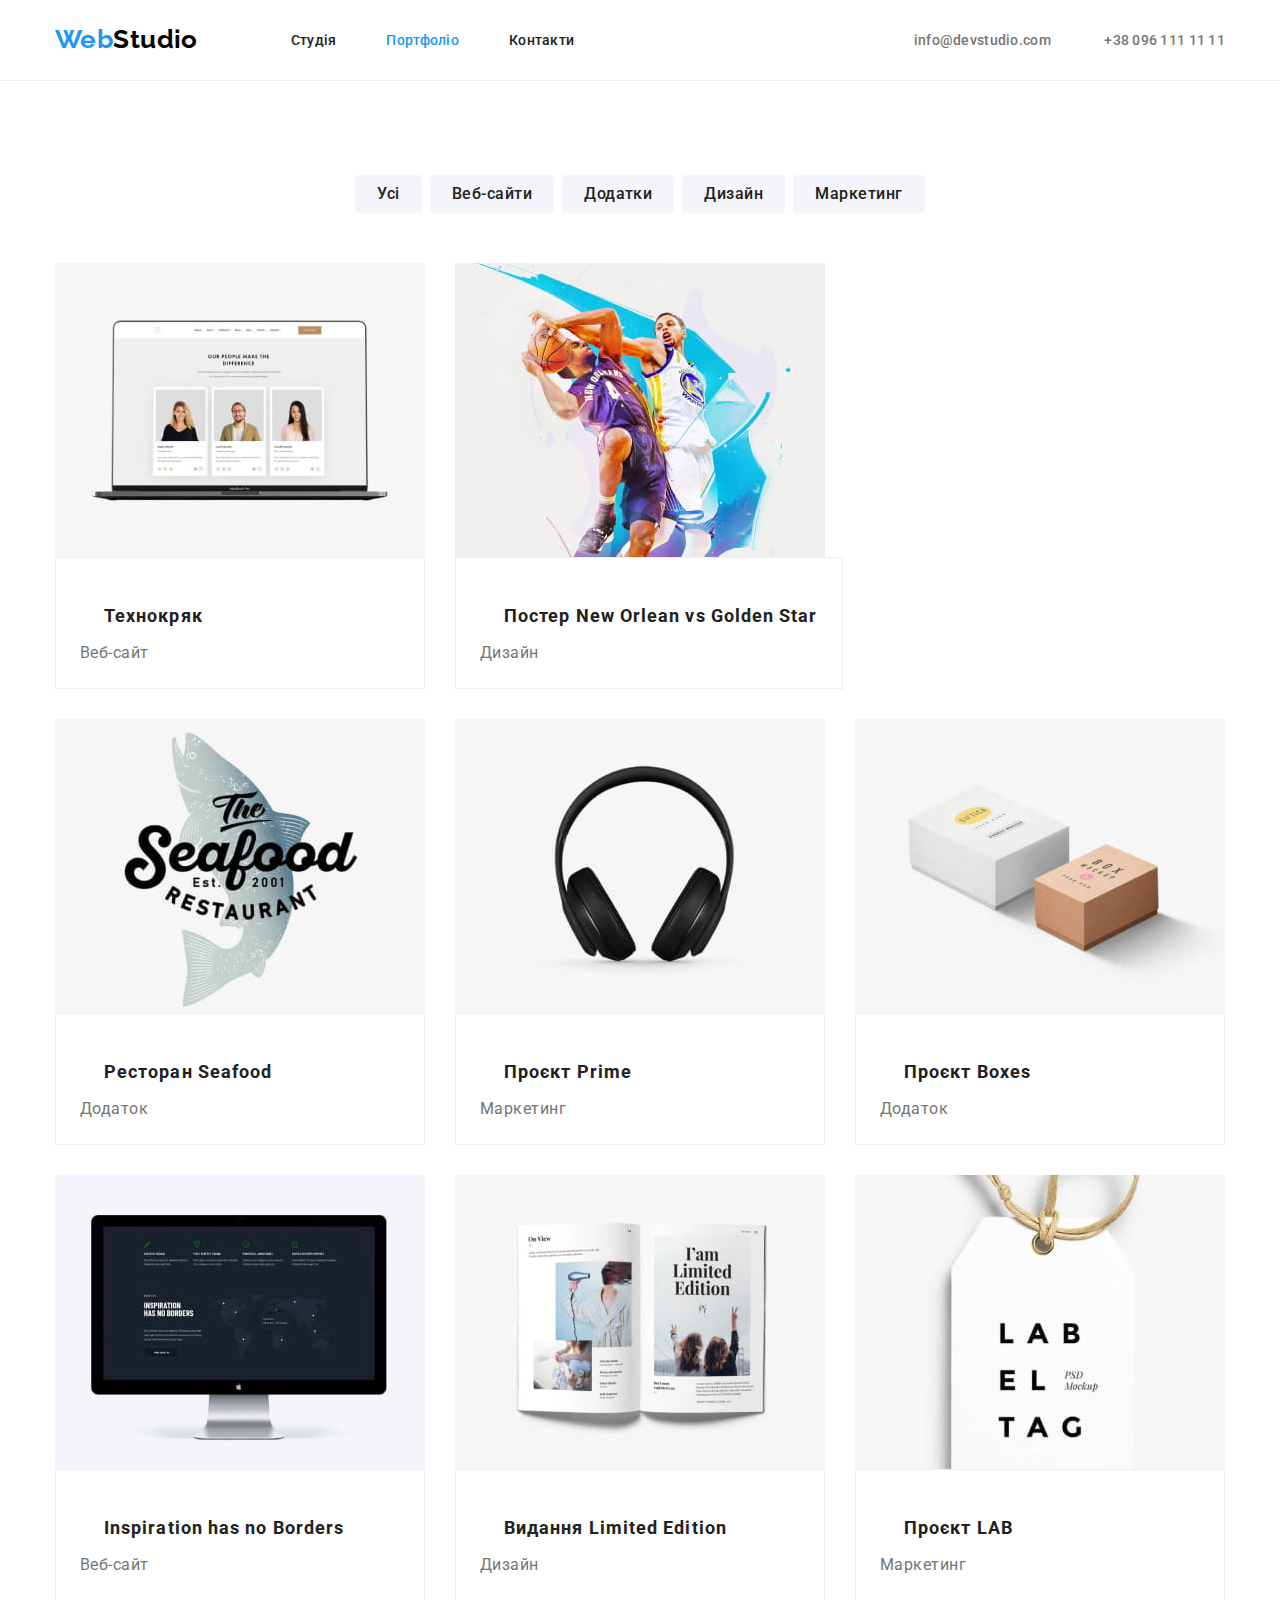
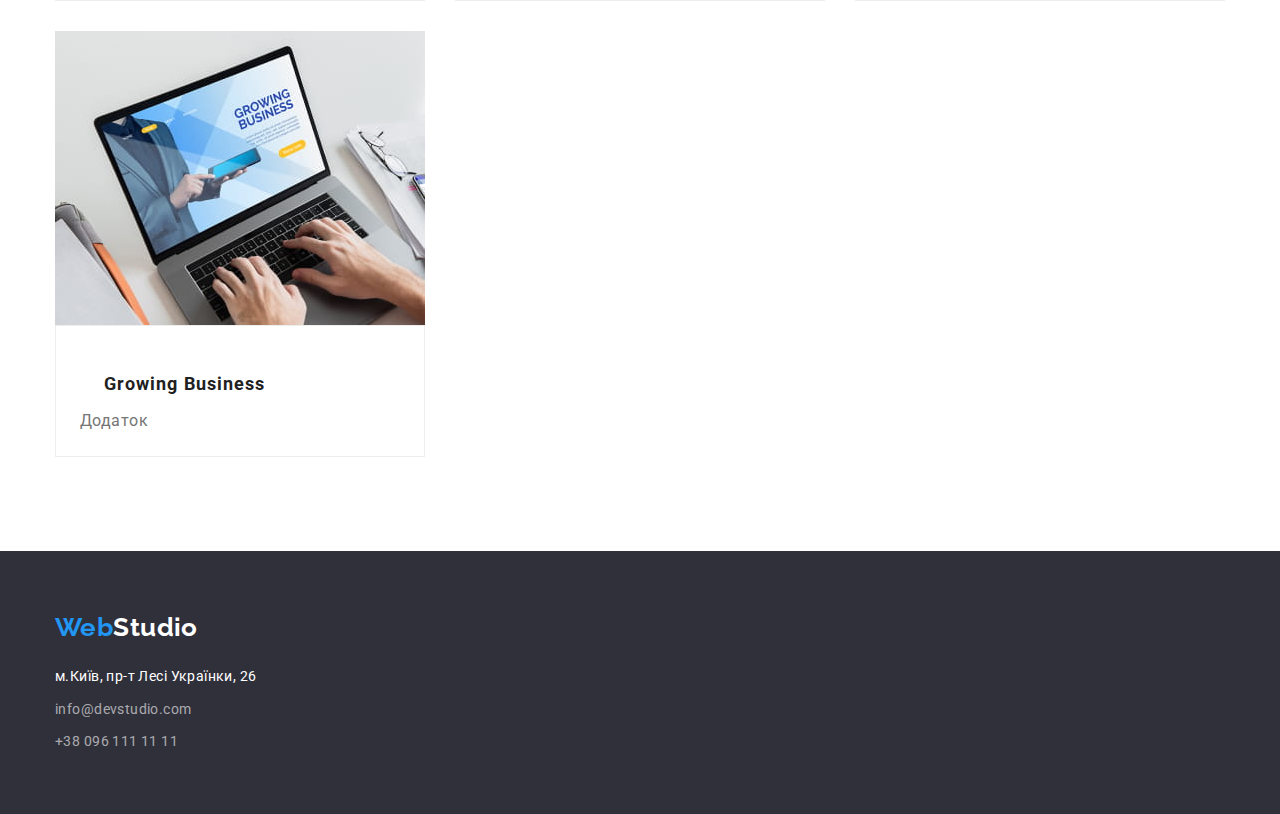
==== commit 68040f37: "update" ====
--- a/portfolio.html
+++ b/portfolio.html
@@ -38,9 +38,10 @@
     </div>
     </header>
     <main>
-      <section class="container main-section">
+      <div class="container">
+      <section class="main-section">
         <h1 class="visually-hidden">Portfolio</h1>
-        <ul class="group-nav">
+        <ul class="group-nav list">
           <li><button class="btn" type="button">Усі</button></li>
           <li><button class="btn" type="button">Веб-сайти</button></li>
           <li><button class="btn" type="button">Додатки</button></li>
@@ -101,8 +102,9 @@
             <div class="project-name-text">
             <h2 class="project-name">Проєкт Boxes</h2>
             <p class="project-text">Додаток</p>
+          </div> 
           </li>
-        </div> 
+           
           <li>
             <img
               src="./images/portfolio/portfolio-6.jpg"
@@ -113,7 +115,7 @@
             <div class="project-name-text"> 
             <h2 class="project-name">Inspiration has no Borders</h2>
             <p class="project-text">Веб-сайт</p>
-          </div>
+            </div>
           </li>
           <li>
             <img
@@ -153,6 +155,7 @@
           </li>
         </ul>
       </section>
+    </div>
     </main>
     <footer class="footer">
       <div class="logo-footer container">
--- a/css/styles.css
+++ b/css/styles.css
@@ -101,6 +101,7 @@
   padding-left: 0;
   margin: 0;
   margin-left: 93px;
+ 
 }
 .list-features {
   display: flex;
@@ -280,16 +281,16 @@
   padding-bottom: 30px;
 }
 .address {
+  margin-top: 20px;
 }
 .address-list .address-item {
   text-decoration: none;
 }
 .address-list {
   list-style: none;
-  margin-bottom: 10px;
-}
-.address-item:last-child {
-  margin-bottom: 0;
+}
+.address-item:not(:last-child) {
+  margin-bottom: 9px;
 }
 .name-item {
   font-family: 'Roboto';
@@ -311,9 +312,8 @@
   color: var(--title-text-color);
 }
 .footer {
-  color: rgba(255, 255, 255, 0.6);
   background-color: var(--background-footer);
-  padding: 60px;
+  padding: 60px 0;
 }
 .logo-footer {
 }
@@ -348,7 +348,7 @@
   margin-bottom: 50px;
 
   justify-content: center;
-
+  gap: 8px;
   list-style-type: none;
   font-family: inherit;
 }
@@ -356,7 +356,6 @@
   border: none;
 }
 .btn {
-  margin-right: 8px;
   color: var(--main-text-color);
   background-color: var(--background-team);
   font-weight: 500;
@@ -366,7 +365,6 @@
   letter-spacing: 0.03em;
   border-radius: 4px;
   padding: 6px 22px;
-  min-width: 73px;
 }
 .btn:hover {
   color: var(--main-background-color);
@@ -391,12 +389,9 @@
   letter-spacing: 0.03em;
   color: var(--title-text-color);
   margin-top: 4px;
-  margin-left: 24px;
-  margin-bottom: 24px;
 }
 .project-name-text {
-  gap: 30px;
-  background: #ffffff;
+  padding: 20px 24px;
   border: 1px solid #eeeeee;
 }
 .img-portfolio {
@@ -412,9 +407,9 @@
 }
 .img-portfolio li {
 }
-.img-portfolio li:nth-last-child(3n + 1) {
+/* .img-portfolio li:nth-last-child(3n + 1) {
   padding-right: 0px;
-}
+} */
 .main-section {
   padding: 94px 0;
 }
